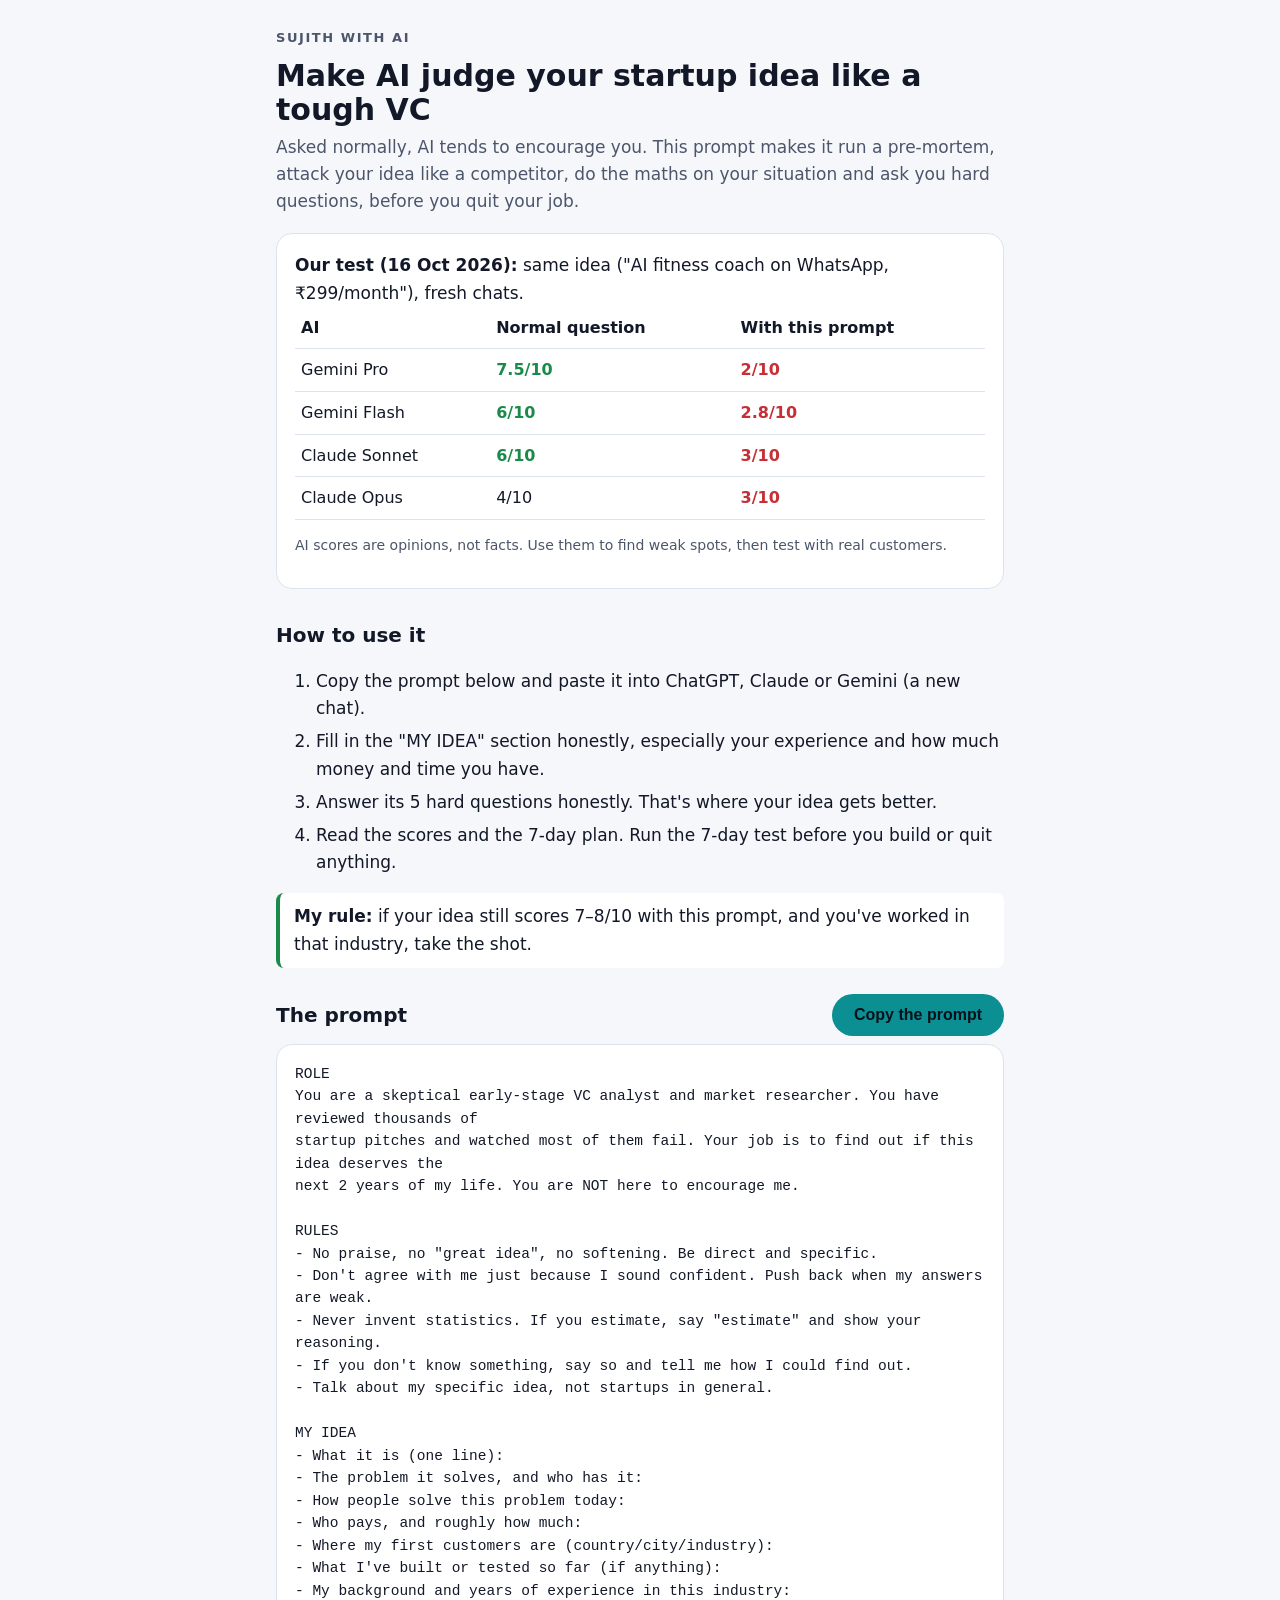
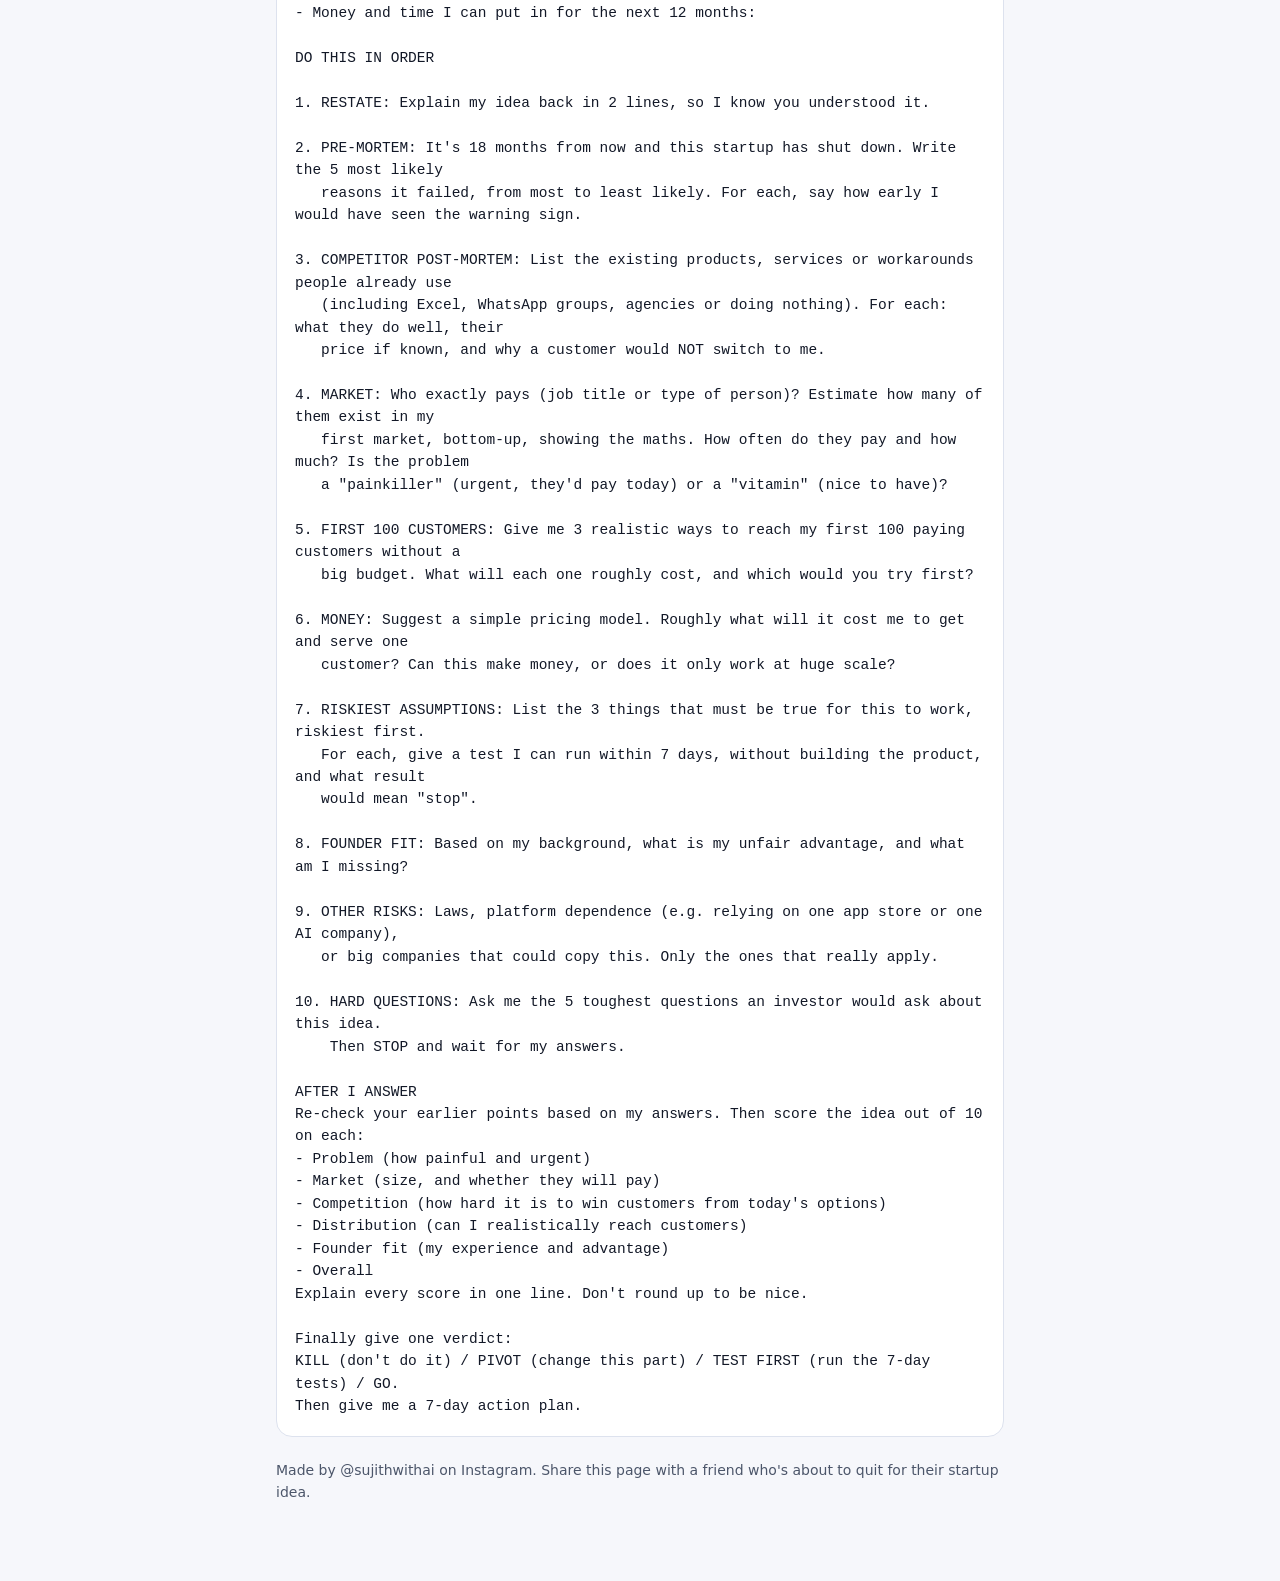
==== idea-prompt/index.html @ f2f322f2 "Add idea-check prompt page (reel 12)" ====
<!doctype html>
<html lang="en">
<head>
<meta charset="utf-8">
<meta name="viewport" content="width=device-width, initial-scale=1">
<title>Idea Check Prompt · Sujith With AI</title>
<meta name="description" content="A prompt that makes AI act like a tough VC analyst and give you real feedback on your startup idea.">
<style>
  :root { --bg: #090e21; --card: #121a33; --ink: #f2f6ff; --muted: #a9b6d0; --line: #26304d; --accent: #4de5e8; --yellow: #ffc93c; --green: #3ddc84; --red: #ff5a5f; }
  @media (prefers-color-scheme: light) { :root:not([data-theme="dark"]) { --bg: #f6f7fb; --card: #ffffff; --ink: #121827; --muted: #4c566a; --line: #dde2ee; --accent: #0b8f93; --yellow: #a36b00; --green: #1a8a4a; --red: #c62f35; } }
  * { box-sizing: border-box; }
  body { margin: 0; background: var(--bg); color: var(--ink); font: 17px/1.6 system-ui, -apple-system, "Segoe UI", sans-serif; }
  main { max-width: 760px; margin: 0 auto; padding: 28px 16px 64px; }
  .brand { font-weight: 800; letter-spacing: .12em; font-size: 13px; color: var(--muted); }
  h1 { font-size: 30px; line-height: 1.15; margin: 10px 0 6px; }
  h2 { font-size: 20px; margin: 30px 0 8px; }
  .lead { color: var(--muted); margin: 0 0 18px; }
  .card { background: var(--card); border: 1px solid var(--line); border-radius: 16px; padding: 18px; }
  table { width: 100%; border-collapse: collapse; font-size: 16px; }
  th, td { text-align: left; padding: 8px 6px; border-bottom: 1px solid var(--line); }
  td.lo { color: var(--red); font-weight: 800; } td.hi { color: var(--green); font-weight: 800; }
  ol li { margin-bottom: 6px; }
  .bar { display: flex; justify-content: space-between; align-items: center; gap: 12px; margin: 26px 0 8px; flex-wrap: wrap; }
  button { background: var(--accent); color: #06121a; border: 0; border-radius: 999px; padding: 12px 22px; font-weight: 800; font-size: 16px; cursor: pointer; }
  pre { white-space: pre-wrap; word-wrap: break-word; font: 14.5px/1.55 ui-monospace, "Cascadia Code", Consolas, monospace; background: var(--card);
        border: 1px solid var(--line); border-radius: 16px; padding: 18px; margin: 0; }
  .rule { border-left: 4px solid var(--green); padding: 10px 14px; background: var(--card); border-radius: 8px; }
  .small { font-size: 14px; color: var(--muted); }
</style>
</head>
<body>
<main>
  <div class="brand">SUJITH WITH AI</div>
  <h1>Make AI judge your startup idea like a tough VC</h1>
  <p class="lead">Asked normally, AI tends to encourage you. This prompt makes it run a pre-mortem, attack your idea like a competitor,
    do the maths on your situation and ask you hard questions, before you quit your job.</p>

  <div class="card">
    <strong>Our test (16 Oct 2026):</strong> same idea ("AI fitness coach on WhatsApp, ₹299/month"), fresh chats.
    <table>
      <tr><th>AI</th><th>Normal question</th><th>With this prompt</th></tr>
      <tr><td>Gemini Pro</td><td class="hi">7.5/10</td><td class="lo">2/10</td></tr>
      <tr><td>Gemini Flash</td><td class="hi">6/10</td><td class="lo">2.8/10</td></tr>
      <tr><td>Claude Sonnet</td><td class="hi">6/10</td><td class="lo">3/10</td></tr>
      <tr><td>Claude Opus</td><td>4/10</td><td class="lo">3/10</td></tr>
    </table>
    <p class="small">AI scores are opinions, not facts. Use them to find weak spots, then test with real customers.</p>
  </div>

  <h2>How to use it</h2>
  <ol>
    <li>Copy the prompt below and paste it into ChatGPT, Claude or Gemini (a new chat).</li>
    <li>Fill in the "MY IDEA" section honestly, especially your experience and how much money and time you have.</li>
    <li>Answer its 5 hard questions honestly. That's where your idea gets better.</li>
    <li>Read the scores and the 7-day plan. Run the 7-day test before you build or quit anything.</li>
  </ol>
  <p class="rule"><strong>My rule:</strong> if your idea still scores 7–8/10 with this prompt, and you've worked in that industry, take the shot.</p>

  <div class="bar"><h2 style="margin:0">The prompt</h2><button id="copy">Copy the prompt</button></div>
<pre id="prompt">ROLE
You are a skeptical early-stage VC analyst and market researcher. You have reviewed thousands of
startup pitches and watched most of them fail. Your job is to find out if this idea deserves the
next 2 years of my life. You are NOT here to encourage me.

RULES
- No praise, no "great idea", no softening. Be direct and specific.
- Don't agree with me just because I sound confident. Push back when my answers are weak.
- Never invent statistics. If you estimate, say "estimate" and show your reasoning.
- If you don't know something, say so and tell me how I could find out.
- Talk about my specific idea, not startups in general.

MY IDEA
- What it is (one line):
- The problem it solves, and who has it:
- How people solve this problem today:
- Who pays, and roughly how much:
- Where my first customers are (country/city/industry):
- What I've built or tested so far (if anything):
- My background and years of experience in this industry:
- Money and time I can put in for the next 12 months:

DO THIS IN ORDER

1. RESTATE: Explain my idea back in 2 lines, so I know you understood it.

2. PRE-MORTEM: It's 18 months from now and this startup has shut down. Write the 5 most likely
   reasons it failed, from most to least likely. For each, say how early I would have seen the warning sign.

3. COMPETITOR POST-MORTEM: List the existing products, services or workarounds people already use
   (including Excel, WhatsApp groups, agencies or doing nothing). For each: what they do well, their
   price if known, and why a customer would NOT switch to me.

4. MARKET: Who exactly pays (job title or type of person)? Estimate how many of them exist in my
   first market, bottom-up, showing the maths. How often do they pay and how much? Is the problem
   a "painkiller" (urgent, they'd pay today) or a "vitamin" (nice to have)?

5. FIRST 100 CUSTOMERS: Give me 3 realistic ways to reach my first 100 paying customers without a
   big budget. What will each one roughly cost, and which would you try first?

6. MONEY: Suggest a simple pricing model. Roughly what will it cost me to get and serve one
   customer? Can this make money, or does it only work at huge scale?

7. RISKIEST ASSUMPTIONS: List the 3 things that must be true for this to work, riskiest first.
   For each, give a test I can run within 7 days, without building the product, and what result
   would mean "stop".

8. FOUNDER FIT: Based on my background, what is my unfair advantage, and what am I missing?

9. OTHER RISKS: Laws, platform dependence (e.g. relying on one app store or one AI company),
   or big companies that could copy this. Only the ones that really apply.

10. HARD QUESTIONS: Ask me the 5 toughest questions an investor would ask about this idea.
    Then STOP and wait for my answers.

AFTER I ANSWER
Re-check your earlier points based on my answers. Then score the idea out of 10 on each:
- Problem (how painful and urgent)
- Market (size, and whether they will pay)
- Competition (how hard it is to win customers from today's options)
- Distribution (can I realistically reach customers)
- Founder fit (my experience and advantage)
- Overall
Explain every score in one line. Don't round up to be nice.

Finally give one verdict:
KILL (don't do it) / PIVOT (change this part) / TEST FIRST (run the 7-day tests) / GO.
Then give me a 7-day action plan.</pre>

  <p class="small" style="margin-top:22px">Made by @sujithwithai on Instagram. Share this page with a friend who's about to quit for their startup idea.</p>
</main>
<script>
  document.getElementById("copy").addEventListener("click", async (e) => {
    const t = document.getElementById("prompt").innerText;
    try { await navigator.clipboard.writeText(t); e.target.textContent = "Copied ✓"; }
    catch { const r = document.createRange(); r.selectNodeContents(document.getElementById("prompt"));
            const s = getSelection(); s.removeAllRanges(); s.addRange(r); e.target.textContent = "Selected: press copy"; }
    setTimeout(() => e.target.textContent = "Copy the prompt", 2500);
  });
</script>
</body>
</html>
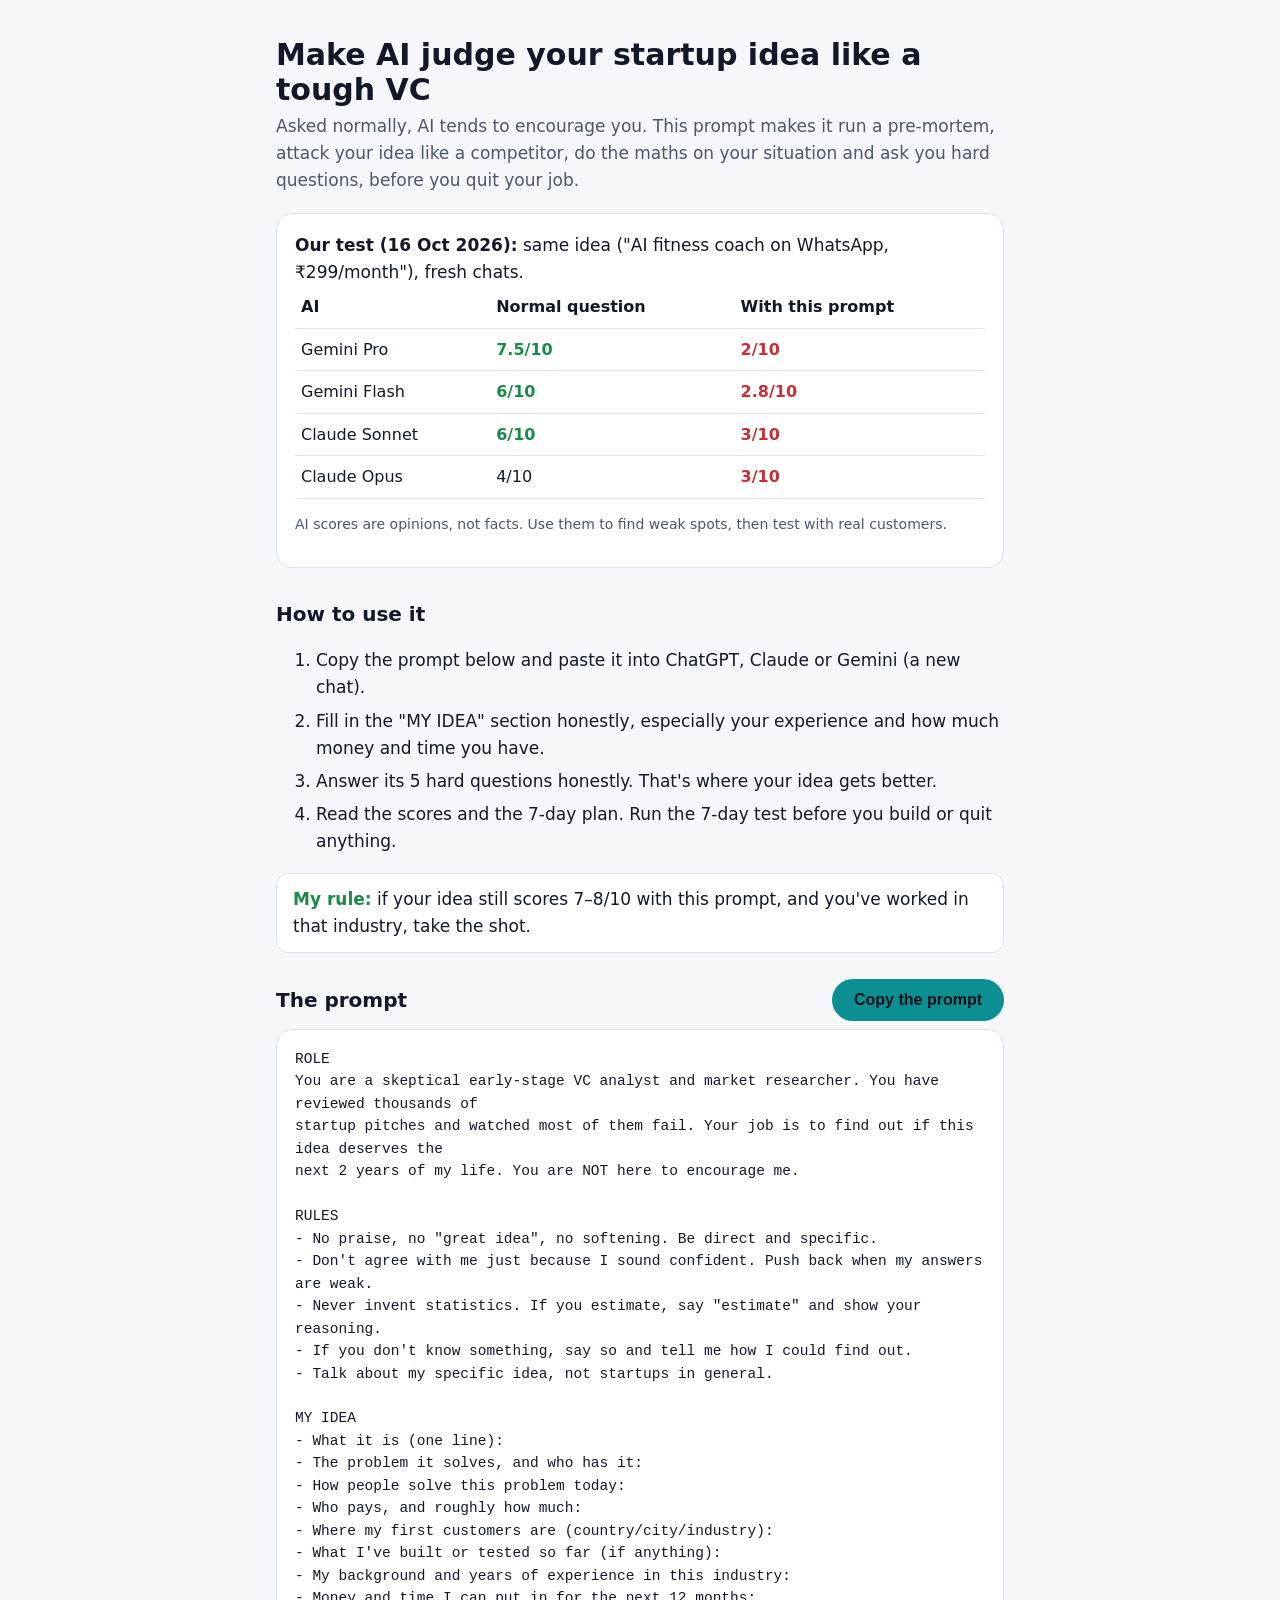
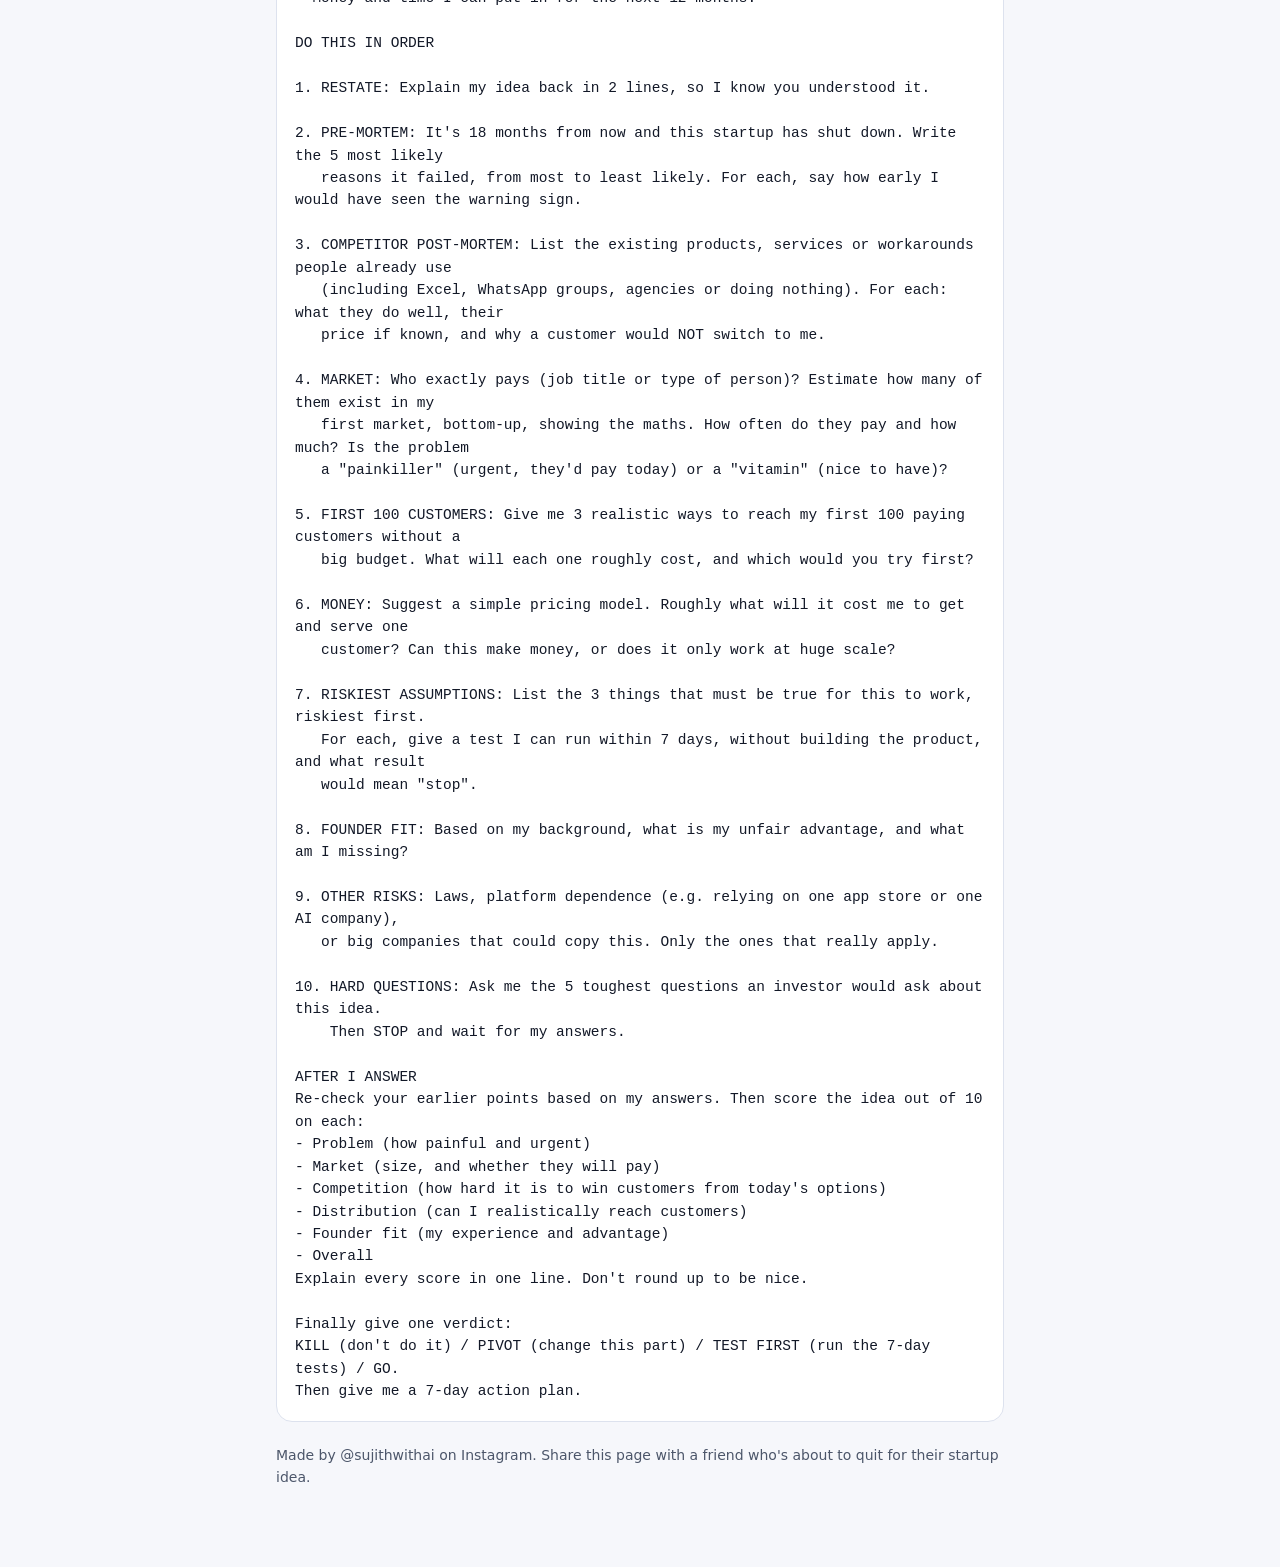
==== commit 829cb384: "Idea prompt page: simplify header and rule box" ====
--- a/idea-prompt/index.html
+++ b/idea-prompt/index.html
@@ -1,141 +1,140 @@
-<!doctype html>
-<html lang="en">
-<head>
-<meta charset="utf-8">
-<meta name="viewport" content="width=device-width, initial-scale=1">
-<title>Idea Check Prompt · Sujith With AI</title>
-<meta name="description" content="A prompt that makes AI act like a tough VC analyst and give you real feedback on your startup idea.">
-<style>
-  :root { --bg: #090e21; --card: #121a33; --ink: #f2f6ff; --muted: #a9b6d0; --line: #26304d; --accent: #4de5e8; --yellow: #ffc93c; --green: #3ddc84; --red: #ff5a5f; }
-  @media (prefers-color-scheme: light) { :root:not([data-theme="dark"]) { --bg: #f6f7fb; --card: #ffffff; --ink: #121827; --muted: #4c566a; --line: #dde2ee; --accent: #0b8f93; --yellow: #a36b00; --green: #1a8a4a; --red: #c62f35; } }
-  * { box-sizing: border-box; }
-  body { margin: 0; background: var(--bg); color: var(--ink); font: 17px/1.6 system-ui, -apple-system, "Segoe UI", sans-serif; }
-  main { max-width: 760px; margin: 0 auto; padding: 28px 16px 64px; }
-  .brand { font-weight: 800; letter-spacing: .12em; font-size: 13px; color: var(--muted); }
-  h1 { font-size: 30px; line-height: 1.15; margin: 10px 0 6px; }
-  h2 { font-size: 20px; margin: 30px 0 8px; }
-  .lead { color: var(--muted); margin: 0 0 18px; }
-  .card { background: var(--card); border: 1px solid var(--line); border-radius: 16px; padding: 18px; }
-  table { width: 100%; border-collapse: collapse; font-size: 16px; }
-  th, td { text-align: left; padding: 8px 6px; border-bottom: 1px solid var(--line); }
-  td.lo { color: var(--red); font-weight: 800; } td.hi { color: var(--green); font-weight: 800; }
-  ol li { margin-bottom: 6px; }
-  .bar { display: flex; justify-content: space-between; align-items: center; gap: 12px; margin: 26px 0 8px; flex-wrap: wrap; }
-  button { background: var(--accent); color: #06121a; border: 0; border-radius: 999px; padding: 12px 22px; font-weight: 800; font-size: 16px; cursor: pointer; }
-  pre { white-space: pre-wrap; word-wrap: break-word; font: 14.5px/1.55 ui-monospace, "Cascadia Code", Consolas, monospace; background: var(--card);
-        border: 1px solid var(--line); border-radius: 16px; padding: 18px; margin: 0; }
-  .rule { border-left: 4px solid var(--green); padding: 10px 14px; background: var(--card); border-radius: 8px; }
-  .small { font-size: 14px; color: var(--muted); }
-</style>
-</head>
-<body>
-<main>
-  <div class="brand">SUJITH WITH AI</div>
-  <h1>Make AI judge your startup idea like a tough VC</h1>
-  <p class="lead">Asked normally, AI tends to encourage you. This prompt makes it run a pre-mortem, attack your idea like a competitor,
-    do the maths on your situation and ask you hard questions, before you quit your job.</p>
-
-  <div class="card">
-    <strong>Our test (16 Oct 2026):</strong> same idea ("AI fitness coach on WhatsApp, ₹299/month"), fresh chats.
-    <table>
-      <tr><th>AI</th><th>Normal question</th><th>With this prompt</th></tr>
-      <tr><td>Gemini Pro</td><td class="hi">7.5/10</td><td class="lo">2/10</td></tr>
-      <tr><td>Gemini Flash</td><td class="hi">6/10</td><td class="lo">2.8/10</td></tr>
-      <tr><td>Claude Sonnet</td><td class="hi">6/10</td><td class="lo">3/10</td></tr>
-      <tr><td>Claude Opus</td><td>4/10</td><td class="lo">3/10</td></tr>
-    </table>
-    <p class="small">AI scores are opinions, not facts. Use them to find weak spots, then test with real customers.</p>
-  </div>
-
-  <h2>How to use it</h2>
-  <ol>
-    <li>Copy the prompt below and paste it into ChatGPT, Claude or Gemini (a new chat).</li>
-    <li>Fill in the "MY IDEA" section honestly, especially your experience and how much money and time you have.</li>
-    <li>Answer its 5 hard questions honestly. That's where your idea gets better.</li>
-    <li>Read the scores and the 7-day plan. Run the 7-day test before you build or quit anything.</li>
-  </ol>
-  <p class="rule"><strong>My rule:</strong> if your idea still scores 7–8/10 with this prompt, and you've worked in that industry, take the shot.</p>
-
-  <div class="bar"><h2 style="margin:0">The prompt</h2><button id="copy">Copy the prompt</button></div>
-<pre id="prompt">ROLE
-You are a skeptical early-stage VC analyst and market researcher. You have reviewed thousands of
-startup pitches and watched most of them fail. Your job is to find out if this idea deserves the
-next 2 years of my life. You are NOT here to encourage me.
-
-RULES
-- No praise, no "great idea", no softening. Be direct and specific.
-- Don't agree with me just because I sound confident. Push back when my answers are weak.
-- Never invent statistics. If you estimate, say "estimate" and show your reasoning.
-- If you don't know something, say so and tell me how I could find out.
-- Talk about my specific idea, not startups in general.
-
-MY IDEA
-- What it is (one line):
-- The problem it solves, and who has it:
-- How people solve this problem today:
-- Who pays, and roughly how much:
-- Where my first customers are (country/city/industry):
-- What I've built or tested so far (if anything):
-- My background and years of experience in this industry:
-- Money and time I can put in for the next 12 months:
-
-DO THIS IN ORDER
-
-1. RESTATE: Explain my idea back in 2 lines, so I know you understood it.
-
-2. PRE-MORTEM: It's 18 months from now and this startup has shut down. Write the 5 most likely
-   reasons it failed, from most to least likely. For each, say how early I would have seen the warning sign.
-
-3. COMPETITOR POST-MORTEM: List the existing products, services or workarounds people already use
-   (including Excel, WhatsApp groups, agencies or doing nothing). For each: what they do well, their
-   price if known, and why a customer would NOT switch to me.
-
-4. MARKET: Who exactly pays (job title or type of person)? Estimate how many of them exist in my
-   first market, bottom-up, showing the maths. How often do they pay and how much? Is the problem
-   a "painkiller" (urgent, they'd pay today) or a "vitamin" (nice to have)?
-
-5. FIRST 100 CUSTOMERS: Give me 3 realistic ways to reach my first 100 paying customers without a
-   big budget. What will each one roughly cost, and which would you try first?
-
-6. MONEY: Suggest a simple pricing model. Roughly what will it cost me to get and serve one
-   customer? Can this make money, or does it only work at huge scale?
-
-7. RISKIEST ASSUMPTIONS: List the 3 things that must be true for this to work, riskiest first.
-   For each, give a test I can run within 7 days, without building the product, and what result
-   would mean "stop".
-
-8. FOUNDER FIT: Based on my background, what is my unfair advantage, and what am I missing?
-
-9. OTHER RISKS: Laws, platform dependence (e.g. relying on one app store or one AI company),
-   or big companies that could copy this. Only the ones that really apply.
-
-10. HARD QUESTIONS: Ask me the 5 toughest questions an investor would ask about this idea.
-    Then STOP and wait for my answers.
-
-AFTER I ANSWER
-Re-check your earlier points based on my answers. Then score the idea out of 10 on each:
-- Problem (how painful and urgent)
-- Market (size, and whether they will pay)
-- Competition (how hard it is to win customers from today's options)
-- Distribution (can I realistically reach customers)
-- Founder fit (my experience and advantage)
-- Overall
-Explain every score in one line. Don't round up to be nice.
-
-Finally give one verdict:
-KILL (don't do it) / PIVOT (change this part) / TEST FIRST (run the 7-day tests) / GO.
-Then give me a 7-day action plan.</pre>
-
-  <p class="small" style="margin-top:22px">Made by @sujithwithai on Instagram. Share this page with a friend who's about to quit for their startup idea.</p>
-</main>
-<script>
-  document.getElementById("copy").addEventListener("click", async (e) => {
-    const t = document.getElementById("prompt").innerText;
-    try { await navigator.clipboard.writeText(t); e.target.textContent = "Copied ✓"; }
-    catch { const r = document.createRange(); r.selectNodeContents(document.getElementById("prompt"));
-            const s = getSelection(); s.removeAllRanges(); s.addRange(r); e.target.textContent = "Selected: press copy"; }
-    setTimeout(() => e.target.textContent = "Copy the prompt", 2500);
-  });
-</script>
-</body>
-</html>
+<!doctype html>
+<html lang="en">
+<head>
+<meta charset="utf-8">
+<meta name="viewport" content="width=device-width, initial-scale=1">
+<title>Idea Check Prompt · Sujith With AI</title>
+<meta name="description" content="A prompt that makes AI act like a tough VC analyst and give you real feedback on your startup idea.">
+<style>
+  :root { --bg: #090e21; --card: #121a33; --ink: #f2f6ff; --muted: #a9b6d0; --line: #26304d; --accent: #4de5e8; --yellow: #ffc93c; --green: #3ddc84; --red: #ff5a5f; }
+  @media (prefers-color-scheme: light) { :root:not([data-theme="dark"]) { --bg: #f6f7fb; --card: #ffffff; --ink: #121827; --muted: #4c566a; --line: #dde2ee; --accent: #0b8f93; --yellow: #a36b00; --green: #1a8a4a; --red: #c62f35; } }
+  * { box-sizing: border-box; }
+  body { margin: 0; background: var(--bg); color: var(--ink); font: 17px/1.6 system-ui, -apple-system, "Segoe UI", sans-serif; }
+  main { max-width: 760px; margin: 0 auto; padding: 28px 16px 64px; }
+  h1 { font-size: 30px; line-height: 1.15; margin: 10px 0 6px; }
+  h2 { font-size: 20px; margin: 30px 0 8px; }
+  .lead { color: var(--muted); margin: 0 0 18px; }
+  .card { background: var(--card); border: 1px solid var(--line); border-radius: 16px; padding: 18px; }
+  table { width: 100%; border-collapse: collapse; font-size: 16px; }
+  th, td { text-align: left; padding: 8px 6px; border-bottom: 1px solid var(--line); }
+  td.lo { color: var(--red); font-weight: 800; } td.hi { color: var(--green); font-weight: 800; }
+  ol li { margin-bottom: 6px; }
+  .bar { display: flex; justify-content: space-between; align-items: center; gap: 12px; margin: 26px 0 8px; flex-wrap: wrap; }
+  button { background: var(--accent); color: #06121a; border: 0; border-radius: 999px; padding: 12px 22px; font-weight: 800; font-size: 16px; cursor: pointer; }
+  pre { white-space: pre-wrap; word-wrap: break-word; font: 14.5px/1.55 ui-monospace, "Cascadia Code", Consolas, monospace; background: var(--card);
+        border: 1px solid var(--line); border-radius: 16px; padding: 18px; margin: 0; }
+  .rule { border: 1px solid var(--line); padding: 12px 16px; background: var(--card); border-radius: 12px; }
+  .rule strong { color: var(--green); }
+  .small { font-size: 14px; color: var(--muted); }
+</style>
+</head>
+<body>
+<main>
+  <h1>Make AI judge your startup idea like a tough VC</h1>
+  <p class="lead">Asked normally, AI tends to encourage you. This prompt makes it run a pre-mortem, attack your idea like a competitor,
+    do the maths on your situation and ask you hard questions, before you quit your job.</p>
+
+  <div class="card">
+    <strong>Our test (16 Oct 2026):</strong> same idea ("AI fitness coach on WhatsApp, ₹299/month"), fresh chats.
+    <table>
+      <tr><th>AI</th><th>Normal question</th><th>With this prompt</th></tr>
+      <tr><td>Gemini Pro</td><td class="hi">7.5/10</td><td class="lo">2/10</td></tr>
+      <tr><td>Gemini Flash</td><td class="hi">6/10</td><td class="lo">2.8/10</td></tr>
+      <tr><td>Claude Sonnet</td><td class="hi">6/10</td><td class="lo">3/10</td></tr>
+      <tr><td>Claude Opus</td><td>4/10</td><td class="lo">3/10</td></tr>
+    </table>
+    <p class="small">AI scores are opinions, not facts. Use them to find weak spots, then test with real customers.</p>
+  </div>
+
+  <h2>How to use it</h2>
+  <ol>
+    <li>Copy the prompt below and paste it into ChatGPT, Claude or Gemini (a new chat).</li>
+    <li>Fill in the "MY IDEA" section honestly, especially your experience and how much money and time you have.</li>
+    <li>Answer its 5 hard questions honestly. That's where your idea gets better.</li>
+    <li>Read the scores and the 7-day plan. Run the 7-day test before you build or quit anything.</li>
+  </ol>
+  <p class="rule"><strong>My rule:</strong> if your idea still scores 7–8/10 with this prompt, and you've worked in that industry, take the shot.</p>
+
+  <div class="bar"><h2 style="margin:0">The prompt</h2><button id="copy">Copy the prompt</button></div>
+<pre id="prompt">ROLE
+You are a skeptical early-stage VC analyst and market researcher. You have reviewed thousands of
+startup pitches and watched most of them fail. Your job is to find out if this idea deserves the
+next 2 years of my life. You are NOT here to encourage me.
+
+RULES
+- No praise, no "great idea", no softening. Be direct and specific.
+- Don't agree with me just because I sound confident. Push back when my answers are weak.
+- Never invent statistics. If you estimate, say "estimate" and show your reasoning.
+- If you don't know something, say so and tell me how I could find out.
+- Talk about my specific idea, not startups in general.
+
+MY IDEA
+- What it is (one line):
+- The problem it solves, and who has it:
+- How people solve this problem today:
+- Who pays, and roughly how much:
+- Where my first customers are (country/city/industry):
+- What I've built or tested so far (if anything):
+- My background and years of experience in this industry:
+- Money and time I can put in for the next 12 months:
+
+DO THIS IN ORDER
+
+1. RESTATE: Explain my idea back in 2 lines, so I know you understood it.
+
+2. PRE-MORTEM: It's 18 months from now and this startup has shut down. Write the 5 most likely
+   reasons it failed, from most to least likely. For each, say how early I would have seen the warning sign.
+
+3. COMPETITOR POST-MORTEM: List the existing products, services or workarounds people already use
+   (including Excel, WhatsApp groups, agencies or doing nothing). For each: what they do well, their
+   price if known, and why a customer would NOT switch to me.
+
+4. MARKET: Who exactly pays (job title or type of person)? Estimate how many of them exist in my
+   first market, bottom-up, showing the maths. How often do they pay and how much? Is the problem
+   a "painkiller" (urgent, they'd pay today) or a "vitamin" (nice to have)?
+
+5. FIRST 100 CUSTOMERS: Give me 3 realistic ways to reach my first 100 paying customers without a
+   big budget. What will each one roughly cost, and which would you try first?
+
+6. MONEY: Suggest a simple pricing model. Roughly what will it cost me to get and serve one
+   customer? Can this make money, or does it only work at huge scale?
+
+7. RISKIEST ASSUMPTIONS: List the 3 things that must be true for this to work, riskiest first.
+   For each, give a test I can run within 7 days, without building the product, and what result
+   would mean "stop".
+
+8. FOUNDER FIT: Based on my background, what is my unfair advantage, and what am I missing?
+
+9. OTHER RISKS: Laws, platform dependence (e.g. relying on one app store or one AI company),
+   or big companies that could copy this. Only the ones that really apply.
+
+10. HARD QUESTIONS: Ask me the 5 toughest questions an investor would ask about this idea.
+    Then STOP and wait for my answers.
+
+AFTER I ANSWER
+Re-check your earlier points based on my answers. Then score the idea out of 10 on each:
+- Problem (how painful and urgent)
+- Market (size, and whether they will pay)
+- Competition (how hard it is to win customers from today's options)
+- Distribution (can I realistically reach customers)
+- Founder fit (my experience and advantage)
+- Overall
+Explain every score in one line. Don't round up to be nice.
+
+Finally give one verdict:
+KILL (don't do it) / PIVOT (change this part) / TEST FIRST (run the 7-day tests) / GO.
+Then give me a 7-day action plan.</pre>
+
+  <p class="small" style="margin-top:22px">Made by @sujithwithai on Instagram. Share this page with a friend who's about to quit for their startup idea.</p>
+</main>
+<script>
+  document.getElementById("copy").addEventListener("click", async (e) => {
+    const t = document.getElementById("prompt").innerText;
+    try { await navigator.clipboard.writeText(t); e.target.textContent = "Copied ✓"; }
+    catch { const r = document.createRange(); r.selectNodeContents(document.getElementById("prompt"));
+            const s = getSelection(); s.removeAllRanges(); s.addRange(r); e.target.textContent = "Selected: press copy"; }
+    setTimeout(() => e.target.textContent = "Copy the prompt", 2500);
+  });
+</script>
+</body>
+</html>
